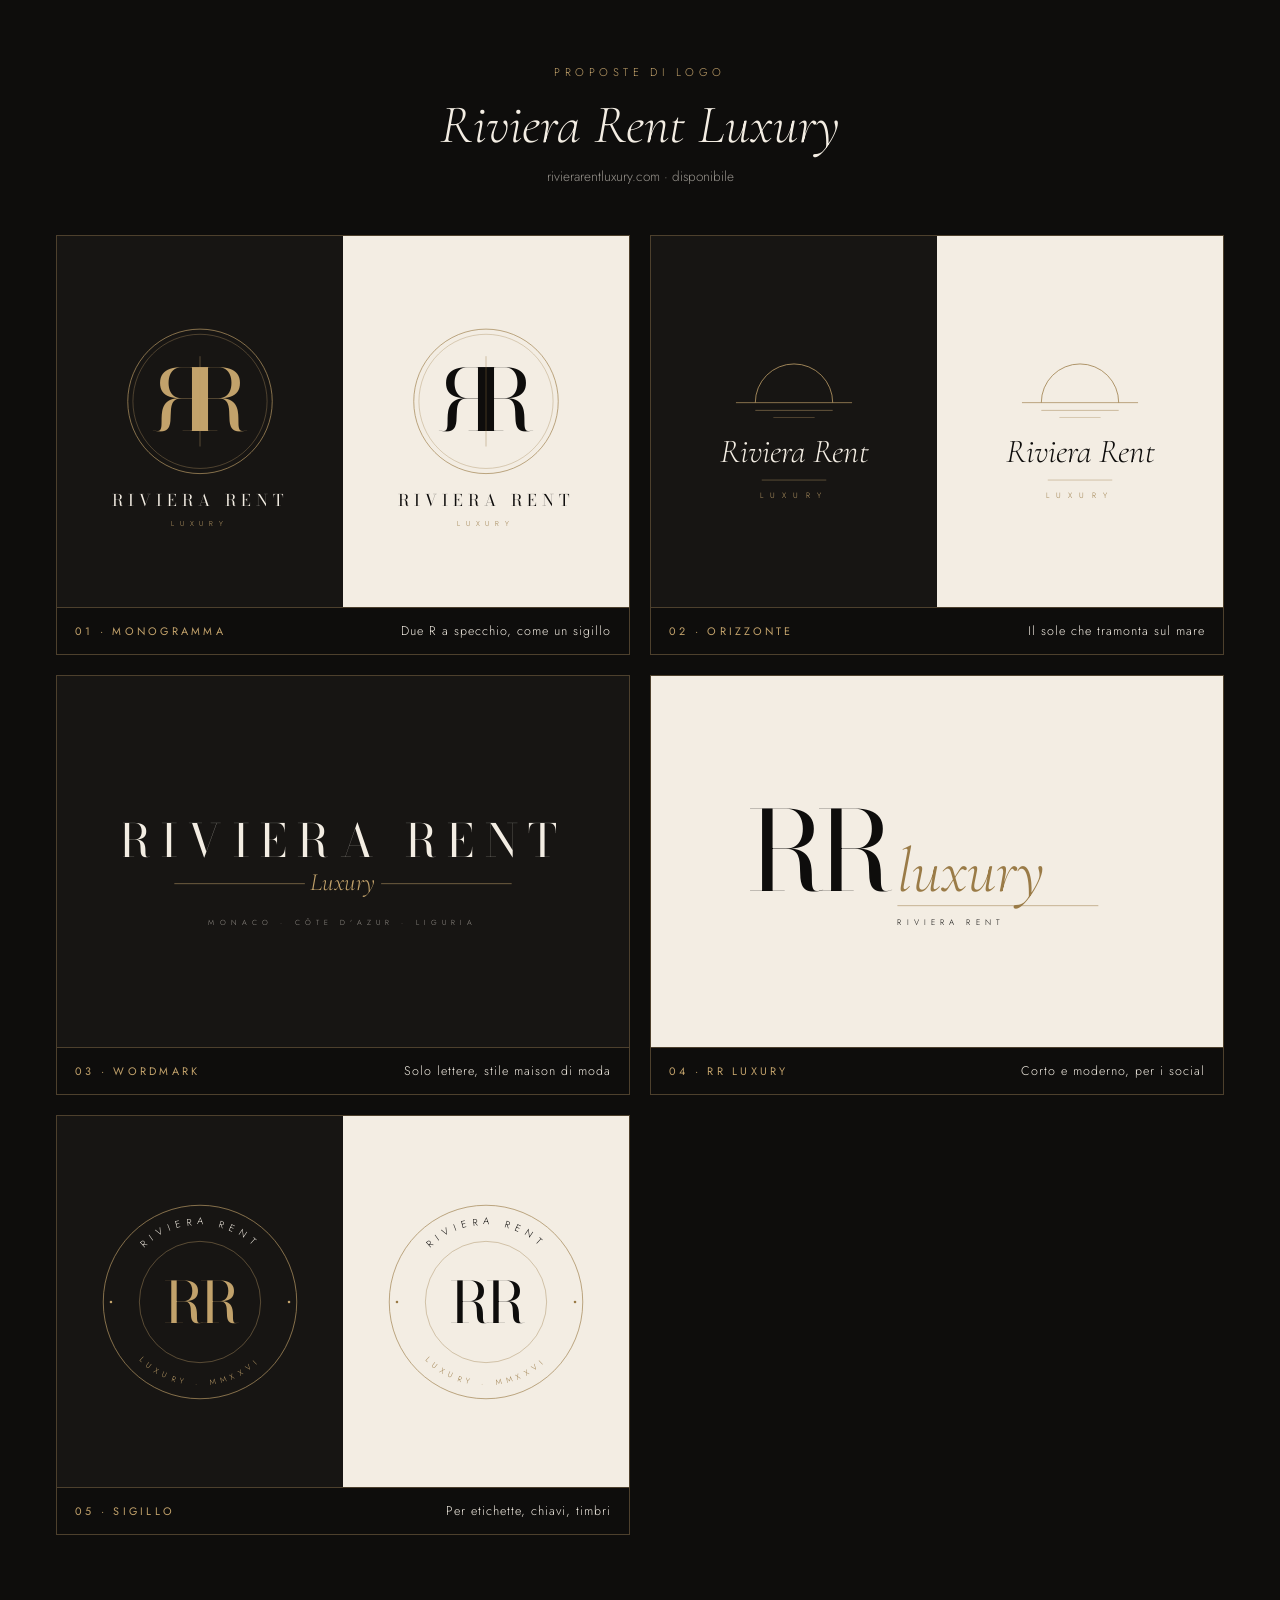
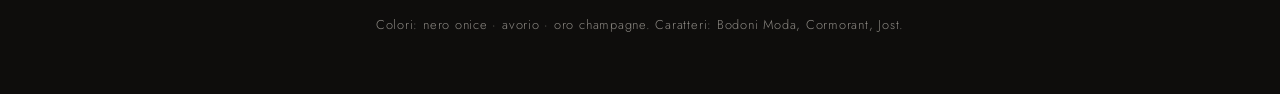
==== logo-luxury/index.html @ c8836b50 "Riviera Rent Luxury: five new logo proposals Co-Authored-By: Claude Opus 5.5 <noreply@anthropic.com>" ====
<!doctype html>
<html lang="it">
<head>
<meta charset="utf-8">
<meta name="viewport" content="width=device-width, initial-scale=1">
<title>Riviera Rent Luxury Logo</title>
<link rel="preconnect" href="https://fonts.googleapis.com">
<link rel="preconnect" href="https://fonts.gstatic.com" crossorigin>
<link href="https://fonts.googleapis.com/css2?family=Bodoni+Moda:ital,opsz,wght@0,6..96,400;0,6..96,500;1,6..96,400&family=Cormorant+Garamond:ital,wght@0,300;1,300;1,400&family=Jost:wght@300;400&display=swap" rel="stylesheet">
<style>
  :root { --ink: #0e0d0c; --onyx: #171513; --ivory: #f3ede3; --gold: #c2a26b; --gold-d: #9a7b47; --line: rgba(194,162,107,.35); color-scheme: light; }
  * { box-sizing: border-box; }
  body { margin: 0; background: var(--ink); color: var(--ivory); font-family: "Jost", system-ui, sans-serif; font-weight: 300; overflow-x: clip; }
  header { text-align: center; padding: 64px 16px 24px; }
  header p { margin: 0; letter-spacing: .4em; font-size: .7rem; text-transform: uppercase; color: var(--gold); }
  header h1 { font-family: "Cormorant Garamond", serif; font-weight: 300; font-style: italic; font-size: clamp(2rem, 6vw, 3.4rem); margin: 12px 0 6px; }
  header small { color: rgba(243,237,227,.6); font-size: .85rem; }
  .grid { max-width: 1200px; margin: 0 auto; padding: 24px 16px 80px; display: grid; grid-template-columns: repeat(auto-fit, minmax(min(520px, 100%), 1fr)); gap: 20px; }
  .card { border: 1px solid var(--line); display: grid; grid-template-rows: 1fr auto; min-height: 420px; }
  .stage { display: grid; place-items: center; padding: 48px 20px; }
  .stage.light { background: var(--ivory); color: var(--ink); }
  .stage.dark { background: var(--onyx); }
  .meta { display: flex; justify-content: space-between; gap: 12px; align-items: baseline; padding: 14px 18px; border-top: 1px solid var(--line); font-size: .78rem; letter-spacing: .08em; }
  .meta b { font-weight: 400; color: var(--gold); letter-spacing: .3em; text-transform: uppercase; font-size: .68rem; }
  svg { width: 100%; max-width: 440px; height: auto; display: block; }
  .t-bodoni { font-family: "Bodoni Moda", serif; }
  .t-corm { font-family: "Cormorant Garamond", serif; }
  .t-jost { font-family: "Jost", sans-serif; }
  .pair { display: grid; grid-template-columns: 1fr 1fr; }
  .pair .stage { padding: 36px 14px; }
  footer { text-align: center; padding: 0 16px 60px; color: rgba(243,237,227,.55); font-size: .8rem; letter-spacing: .06em; }
</style>
</head>
<body>
<header>
  <p>Proposte di logo</p>
  <h1>Riviera Rent Luxury</h1>
  <small>rivierarentluxury.com · disponibile</small>
</header>

<div class="grid">

  <!-- 01 Monogramma RR -->
  <section class="card">
    <div class="pair">
      <div class="stage dark">
        <svg viewBox="0 0 400 400" aria-label="Monogramma RR">
          <circle cx="200" cy="168" r="112" fill="none" stroke="#c2a26b" stroke-width="1"/>
          <circle cx="200" cy="168" r="104" fill="none" stroke="#c2a26b" stroke-width=".5"/>
          <g class="t-bodoni" font-size="132" fill="#c2a26b" text-anchor="middle">
            <text x="-172" y="214" transform="scale(-1,1)">R</text>
            <text x="228" y="214">R</text>
          </g>
          <line x1="200" y1="98" x2="200" y2="238" stroke="#c2a26b" stroke-width=".6"/>
          <text x="200" y="330" text-anchor="middle" class="t-bodoni" font-size="25" letter-spacing="8" fill="#f3ede3">RIVIERA RENT</text>
          <text x="200" y="362" text-anchor="middle" class="t-jost" font-size="11" letter-spacing="9" fill="#c2a26b">LUXURY</text>
        </svg>
      </div>
      <div class="stage light">
        <svg viewBox="0 0 400 400" aria-hidden="true">
          <circle cx="200" cy="168" r="112" fill="none" stroke="#9a7b47" stroke-width="1"/>
          <circle cx="200" cy="168" r="104" fill="none" stroke="#9a7b47" stroke-width=".5"/>
          <g class="t-bodoni" font-size="132" fill="#0e0d0c" text-anchor="middle">
            <text x="-172" y="214" transform="scale(-1,1)">R</text>
            <text x="228" y="214">R</text>
          </g>
          <line x1="200" y1="98" x2="200" y2="238" stroke="#9a7b47" stroke-width=".6"/>
          <text x="200" y="330" text-anchor="middle" class="t-bodoni" font-size="25" letter-spacing="8" fill="#0e0d0c">RIVIERA RENT</text>
          <text x="200" y="362" text-anchor="middle" class="t-jost" font-size="11" letter-spacing="9" fill="#9a7b47">LUXURY</text>
        </svg>
      </div>
    </div>
    <div class="meta"><b>01 · Monogramma</b><span>Due R a specchio, come un sigillo</span></div>
  </section>

  <!-- 02 Orizzonte -->
  <section class="card">
    <div class="pair">
      <div class="stage dark">
        <svg viewBox="0 0 400 400" aria-label="Orizzonte">
          <path d="M140 170 A60 60 0 0 1 260 170" fill="none" stroke="#c2a26b" stroke-width="1.2"/>
          <g stroke="#c2a26b" stroke-width="1">
            <line x1="110" y1="170" x2="290" y2="170"/>
            <line x1="140" y1="182" x2="260" y2="182" stroke-width=".7"/>
            <line x1="168" y1="193" x2="232" y2="193" stroke-width=".5"/>
          </g>
          <text x="200" y="262" text-anchor="middle" class="t-corm" font-style="italic" font-size="52" fill="#f3ede3">Riviera Rent</text>
          <line x1="150" y1="290" x2="250" y2="290" stroke="#c2a26b" stroke-width=".6"/>
          <text x="200" y="318" text-anchor="middle" class="t-jost" font-size="12" letter-spacing="11" fill="#c2a26b">LUXURY</text>
        </svg>
      </div>
      <div class="stage light">
        <svg viewBox="0 0 400 400" aria-hidden="true">
          <path d="M140 170 A60 60 0 0 1 260 170" fill="none" stroke="#9a7b47" stroke-width="1.2"/>
          <g stroke="#9a7b47" stroke-width="1">
            <line x1="110" y1="170" x2="290" y2="170"/>
            <line x1="140" y1="182" x2="260" y2="182" stroke-width=".7"/>
            <line x1="168" y1="193" x2="232" y2="193" stroke-width=".5"/>
          </g>
          <text x="200" y="262" text-anchor="middle" class="t-corm" font-style="italic" font-size="52" fill="#0e0d0c">Riviera Rent</text>
          <line x1="150" y1="290" x2="250" y2="290" stroke="#9a7b47" stroke-width=".6"/>
          <text x="200" y="318" text-anchor="middle" class="t-jost" font-size="12" letter-spacing="11" fill="#9a7b47">LUXURY</text>
        </svg>
      </div>
    </div>
    <div class="meta"><b>02 · Orizzonte</b><span>Il sole che tramonta sul mare</span></div>
  </section>

  <!-- 03 Wordmark Bodoni -->
  <section class="card">
    <div class="stage dark" style="padding:70px 20px">
      <svg viewBox="0 0 600 220" aria-label="Wordmark">
        <text x="300" y="104" text-anchor="middle" class="t-bodoni" font-size="62" letter-spacing="14" fill="#f3ede3">RIVIERA RENT</text>
        <line x1="70" y1="140" x2="248" y2="140" stroke="#c2a26b" stroke-width=".7"/>
        <line x1="352" y1="140" x2="530" y2="140" stroke="#c2a26b" stroke-width=".7"/>
        <text x="300" y="148" text-anchor="middle" class="t-corm" font-style="italic" font-size="34" fill="#c2a26b">Luxury</text>
        <text x="300" y="196" text-anchor="middle" class="t-jost" font-size="10" letter-spacing="7" fill="rgba(243,237,227,.6)">MONACO · CÔTE D'AZUR · LIGURIA</text>
      </svg>
    </div>
    <div class="meta"><b>03 · Wordmark</b><span>Solo lettere, stile maison di moda</span></div>
  </section>

  <!-- 04 RR luxury -->
  <section class="card">
    <div class="stage light" style="padding:70px 20px">
      <svg viewBox="0 0 600 220" aria-label="RR luxury">
        <text x="232" y="150" text-anchor="end" class="t-bodoni" font-size="150" fill="#0e0d0c" letter-spacing="-10">RR</text>
        <text x="246" y="150" class="t-corm" font-style="italic" font-size="86" fill="#9a7b47">luxury</text>
        <line x1="246" y1="170" x2="520" y2="170" stroke="#9a7b47" stroke-width=".7"/>
        <text x="246" y="196" class="t-jost" font-size="11" letter-spacing="7" fill="#0e0d0c">RIVIERA RENT</text>
      </svg>
    </div>
    <div class="meta"><b>04 · RR luxury</b><span>Corto e moderno, per i social</span></div>
  </section>

  <!-- 05 Sigillo circolare -->
  <section class="card">
    <div class="pair">
      <div class="stage dark">
        <svg viewBox="0 0 400 400" aria-label="Sigillo">
          <defs><path id="arcTop" d="M80 200 A120 120 0 0 1 320 200"/><path id="arcBot" d="M70 200 A130 130 0 0 0 330 200"/></defs>
          <circle cx="200" cy="200" r="150" fill="none" stroke="#c2a26b" stroke-width="1"/>
          <circle cx="200" cy="200" r="94" fill="none" stroke="#c2a26b" stroke-width=".6"/>
          <text class="t-jost" font-size="15" letter-spacing="9" fill="#f3ede3"><textPath href="#arcTop" startOffset="50%" text-anchor="middle">RIVIERA RENT</textPath></text>
          <text class="t-jost" font-size="12" letter-spacing="8" fill="#c2a26b"><textPath href="#arcBot" startOffset="50%" text-anchor="middle">LUXURY · MMXXVI</textPath></text>
          <text x="200" y="232" text-anchor="middle" class="t-bodoni" font-size="88" fill="#c2a26b" letter-spacing="-6">RR</text>
          <circle cx="62" cy="200" r="2" fill="#c2a26b"/><circle cx="338" cy="200" r="2" fill="#c2a26b"/>
        </svg>
      </div>
      <div class="stage light">
        <svg viewBox="0 0 400 400" aria-hidden="true">
          <defs><path id="arcTop2" d="M80 200 A120 120 0 0 1 320 200"/><path id="arcBot2" d="M70 200 A130 130 0 0 0 330 200"/></defs>
          <circle cx="200" cy="200" r="150" fill="none" stroke="#9a7b47" stroke-width="1"/>
          <circle cx="200" cy="200" r="94" fill="none" stroke="#9a7b47" stroke-width=".6"/>
          <text class="t-jost" font-size="15" letter-spacing="9" fill="#0e0d0c"><textPath href="#arcTop2" startOffset="50%" text-anchor="middle">RIVIERA RENT</textPath></text>
          <text class="t-jost" font-size="12" letter-spacing="8" fill="#9a7b47"><textPath href="#arcBot2" startOffset="50%" text-anchor="middle">LUXURY · MMXXVI</textPath></text>
          <text x="200" y="232" text-anchor="middle" class="t-bodoni" font-size="88" fill="#0e0d0c" letter-spacing="-6">RR</text>
          <circle cx="62" cy="200" r="2" fill="#9a7b47"/><circle cx="338" cy="200" r="2" fill="#9a7b47"/>
        </svg>
      </div>
    </div>
    <div class="meta"><b>05 · Sigillo</b><span>Per etichette, chiavi, timbri</span></div>
  </section>

</div>
<footer>Colori: nero onice · avorio · oro champagne. Caratteri: Bodoni Moda, Cormorant, Jost.</footer>
</body>
</html>
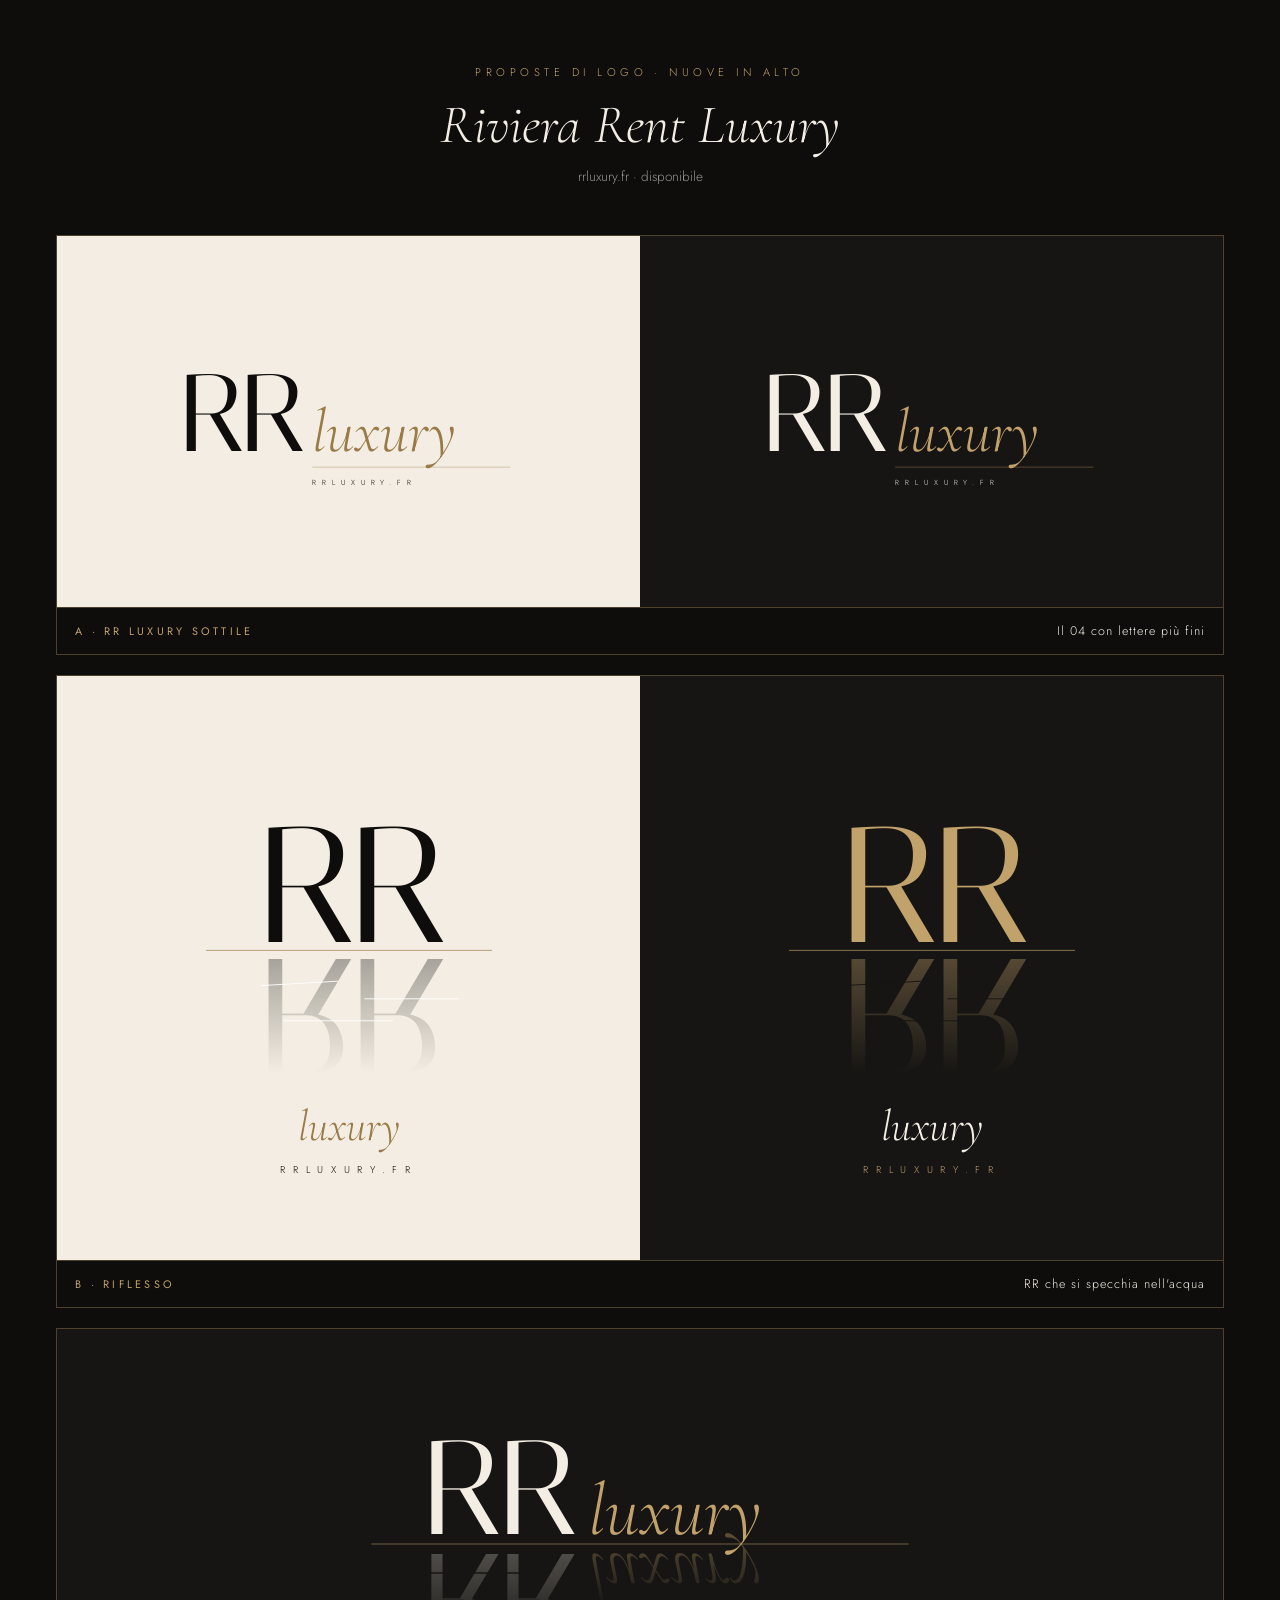
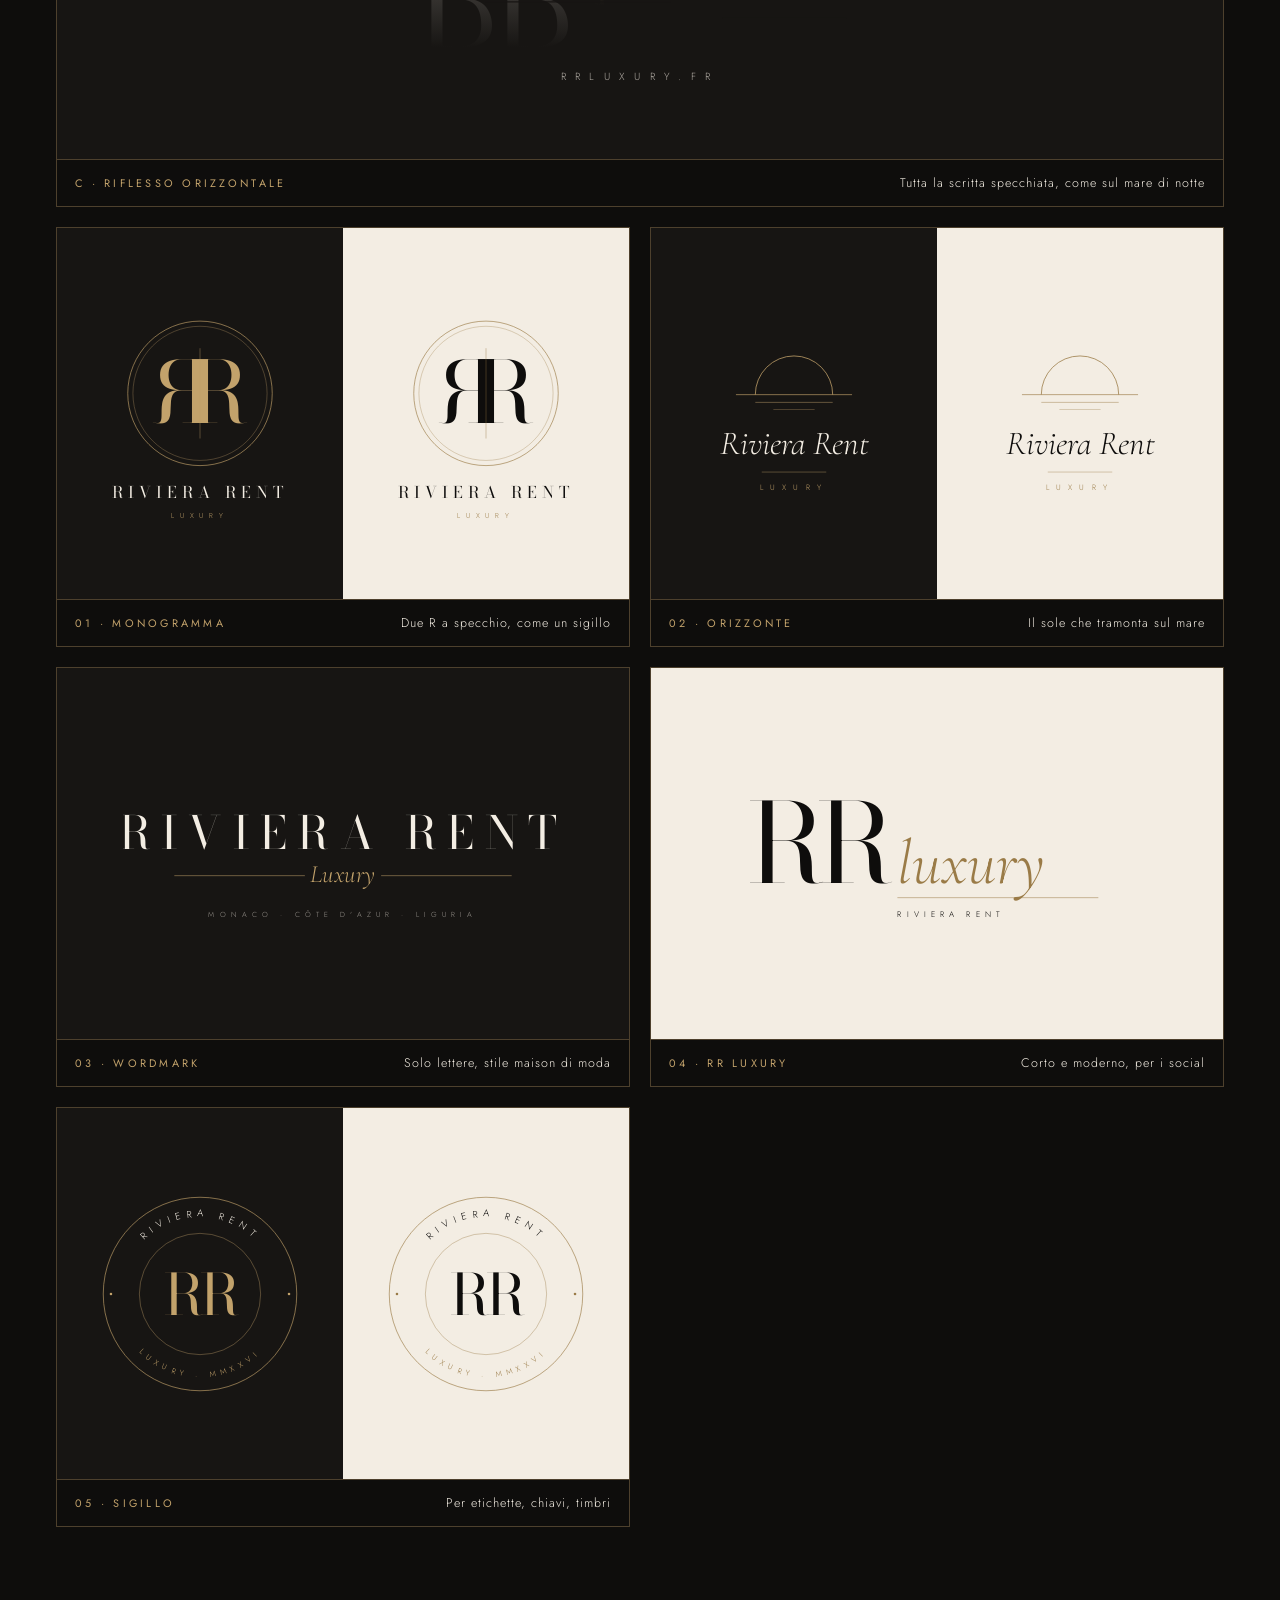
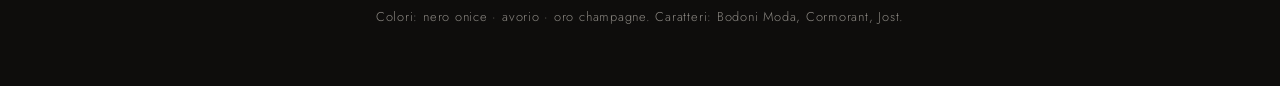
==== commit 0a4235ec: "Logo: thinner RR luxury and water-reflection versions for rrluxury.fr Co-Authored-By: Claude Opus 5." ====
--- a/logo-luxury/index.html
+++ b/logo-luxury/index.html
@@ -6,7 +6,7 @@
 <title>Riviera Rent Luxury Logo</title>
 <link rel="preconnect" href="https://fonts.googleapis.com">
 <link rel="preconnect" href="https://fonts.gstatic.com" crossorigin>
-<link href="https://fonts.googleapis.com/css2?family=Bodoni+Moda:ital,opsz,wght@0,6..96,400;0,6..96,500;1,6..96,400&family=Cormorant+Garamond:ital,wght@0,300;1,300;1,400&family=Jost:wght@300;400&display=swap" rel="stylesheet">
+<link href="https://fonts.googleapis.com/css2?family=Italiana&family=Bodoni+Moda:ital,opsz,wght@0,6..96,400;0,6..96,500;1,6..96,400&family=Cormorant+Garamond:ital,wght@0,300;1,300;1,400&family=Jost:wght@300;400&display=swap" rel="stylesheet">
 <style>
   :root { --ink: #0e0d0c; --onyx: #171513; --ivory: #f3ede3; --gold: #c2a26b; --gold-d: #9a7b47; --line: rgba(194,162,107,.35); color-scheme: light; }
   * { box-sizing: border-box; }
@@ -23,6 +23,7 @@
   .meta { display: flex; justify-content: space-between; gap: 12px; align-items: baseline; padding: 14px 18px; border-top: 1px solid var(--line); font-size: .78rem; letter-spacing: .08em; }
   .meta b { font-weight: 400; color: var(--gold); letter-spacing: .3em; text-transform: uppercase; font-size: .68rem; }
   svg { width: 100%; max-width: 440px; height: auto; display: block; }
+  .t-ital { font-family: "Italiana", serif; }
   .t-bodoni { font-family: "Bodoni Moda", serif; }
   .t-corm { font-family: "Cormorant Garamond", serif; }
   .t-jost { font-family: "Jost", sans-serif; }
@@ -33,12 +34,90 @@
 </head>
 <body>
 <header>
-  <p>Proposte di logo</p>
+  <p>Proposte di logo · nuove in alto</p>
   <h1>Riviera Rent Luxury</h1>
-  <small>rivierarentluxury.com · disponibile</small>
+  <small>rrluxury.fr · disponibile</small>
 </header>
 
 <div class="grid">
+
+  <!-- A · RR luxury sottile -->
+  <section class="card" style="grid-column:1/-1">
+    <div class="pair">
+      <div class="stage light" style="padding:70px 20px">
+        <svg viewBox="0 0 600 220" aria-label="RR luxury sottile">
+          <text x="236" y="150" text-anchor="end" class="t-ital" font-size="150" fill="#0e0d0c" letter-spacing="-6">RR</text>
+          <text x="250" y="150" class="t-corm" font-style="italic" font-weight="300" font-size="84" fill="#9a7b47">luxury</text>
+          <line x1="250" y1="172" x2="520" y2="172" stroke="#9a7b47" stroke-width=".5"/>
+          <text x="250" y="196" class="t-jost" font-size="10" letter-spacing="8" fill="#0e0d0c">RRLUXURY.FR</text>
+        </svg>
+      </div>
+      <div class="stage dark" style="padding:70px 20px">
+        <svg viewBox="0 0 600 220" aria-hidden="true">
+          <text x="236" y="150" text-anchor="end" class="t-ital" font-size="150" fill="#f3ede3" letter-spacing="-6">RR</text>
+          <text x="250" y="150" class="t-corm" font-style="italic" font-weight="300" font-size="84" fill="#c2a26b">luxury</text>
+          <line x1="250" y1="172" x2="520" y2="172" stroke="#c2a26b" stroke-width=".5"/>
+          <text x="250" y="196" class="t-jost" font-size="10" letter-spacing="8" fill="#f3ede3">RRLUXURY.FR</text>
+        </svg>
+      </div>
+    </div>
+    <div class="meta"><b>A · RR luxury sottile</b><span>Il 04 con lettere più fini</span></div>
+  </section>
+
+  <!-- B · Riflesso nell'acqua -->
+  <section class="card" style="grid-column:1/-1">
+    <div class="pair">
+      <div class="stage light" style="padding:50px 20px">
+        <svg viewBox="0 0 400 440" aria-label="RR riflesso">
+          <defs>
+            <linearGradient id="fadeL" x1="0" y1="0" x2="0" y2="1"><stop offset=".2" stop-color="#0e0d0c" stop-opacity="0"/><stop offset="1" stop-color="#0e0d0c" stop-opacity=".45"/></linearGradient>
+          </defs>
+          <text x="200" y="196" text-anchor="middle" class="t-ital" font-size="150" fill="#0e0d0c" letter-spacing="-6">RR</text>
+          <line x1="70" y1="204" x2="330" y2="204" stroke="#9a7b47" stroke-width=".6"/>
+          <text x="200" y="-212" text-anchor="middle" class="t-ital" font-size="150" fill="url(#fadeL)" letter-spacing="-6" transform="scale(1,-1)">RR</text>
+          <g stroke="#ffffff" stroke-width=".9" opacity=".9"><line x1="120" y1="236" x2="190" y2="232"/><line x1="214" y1="248" x2="300" y2="248"/><line x1="140" y1="268" x2="240" y2="268"/></g>
+          <text x="200" y="376" text-anchor="middle" class="t-corm" font-style="italic" font-weight="300" font-size="40" fill="#9a7b47">luxury</text>
+          <text x="200" y="406" text-anchor="middle" class="t-jost" font-size="9" letter-spacing="7" fill="#0e0d0c">RRLUXURY.FR</text>
+        </svg>
+      </div>
+      <div class="stage dark" style="padding:50px 20px">
+        <svg viewBox="0 0 400 440" aria-hidden="true">
+          <defs>
+            <linearGradient id="fadeD" x1="0" y1="0" x2="0" y2="1"><stop offset=".2" stop-color="#c2a26b" stop-opacity="0"/><stop offset="1" stop-color="#c2a26b" stop-opacity=".5"/></linearGradient>
+          </defs>
+          <text x="200" y="196" text-anchor="middle" class="t-ital" font-size="150" fill="#c2a26b" letter-spacing="-6">RR</text>
+          <line x1="70" y1="204" x2="330" y2="204" stroke="#c2a26b" stroke-width=".6"/>
+          <text x="200" y="-212" text-anchor="middle" class="t-ital" font-size="150" fill="url(#fadeD)" letter-spacing="-6" transform="scale(1,-1)">RR</text>
+          <g stroke="#171513" stroke-width=".9" opacity=".9"><line x1="120" y1="236" x2="190" y2="232"/><line x1="214" y1="248" x2="300" y2="248"/><line x1="140" y1="268" x2="240" y2="268"/></g>
+          <text x="200" y="376" text-anchor="middle" class="t-corm" font-style="italic" font-weight="300" font-size="40" fill="#f3ede3">luxury</text>
+          <text x="200" y="406" text-anchor="middle" class="t-jost" font-size="9" letter-spacing="7" fill="#c2a26b">RRLUXURY.FR</text>
+        </svg>
+      </div>
+    </div>
+    <div class="meta"><b>B · Riflesso</b><span>RR che si specchia nell'acqua</span></div>
+  </section>
+
+  <!-- C · Riflesso orizzontale -->
+  <section class="card" style="grid-column:1/-1">
+    <div class="stage dark" style="padding:60px 20px">
+      <svg viewBox="0 0 600 300" aria-label="RR luxury riflesso" style="max-width:620px">
+        <defs>
+          <linearGradient id="fadeC" x1="0" y1="0" x2="0" y2="1"><stop offset=".2" stop-color="#f3ede3" stop-opacity="0"/><stop offset="1" stop-color="#f3ede3" stop-opacity=".35"/></linearGradient>
+          <linearGradient id="fadeC2" x1="0" y1="0" x2="0" y2="1"><stop offset=".2" stop-color="#c2a26b" stop-opacity="0"/><stop offset="1" stop-color="#c2a26b" stop-opacity=".4"/></linearGradient>
+        </defs>
+        <text x="236" y="140" text-anchor="end" class="t-ital" font-size="130" fill="#f3ede3" letter-spacing="-5">RR</text>
+        <text x="250" y="140" class="t-corm" font-style="italic" font-weight="300" font-size="72" fill="#c2a26b">luxury</text>
+        <line x1="40" y1="150" x2="560" y2="150" stroke="#c2a26b" stroke-width=".5"/>
+        <g transform="scale(1,-1)">
+          <text x="236" y="-160" text-anchor="end" class="t-ital" font-size="130" fill="url(#fadeC)" letter-spacing="-5">RR</text>
+          <text x="250" y="-160" class="t-corm" font-style="italic" font-weight="300" font-size="72" fill="url(#fadeC2)">luxury</text>
+        </g>
+        <g stroke="#171513" stroke-width="1.4"><line x1="90" y1="178" x2="200" y2="178"/><line x1="280" y1="190" x2="430" y2="190"/><line x1="150" y1="206" x2="330" y2="206"/><line x1="380" y1="222" x2="500" y2="222"/></g>
+        <text x="300" y="282" text-anchor="middle" class="t-jost" font-size="10" letter-spacing="9" fill="rgba(243,237,227,.7)">RRLUXURY.FR</text>
+      </svg>
+    </div>
+    <div class="meta"><b>C · Riflesso orizzontale</b><span>Tutta la scritta specchiata, come sul mare di notte</span></div>
+  </section>
 
   <!-- 01 Monogramma RR -->
   <section class="card">
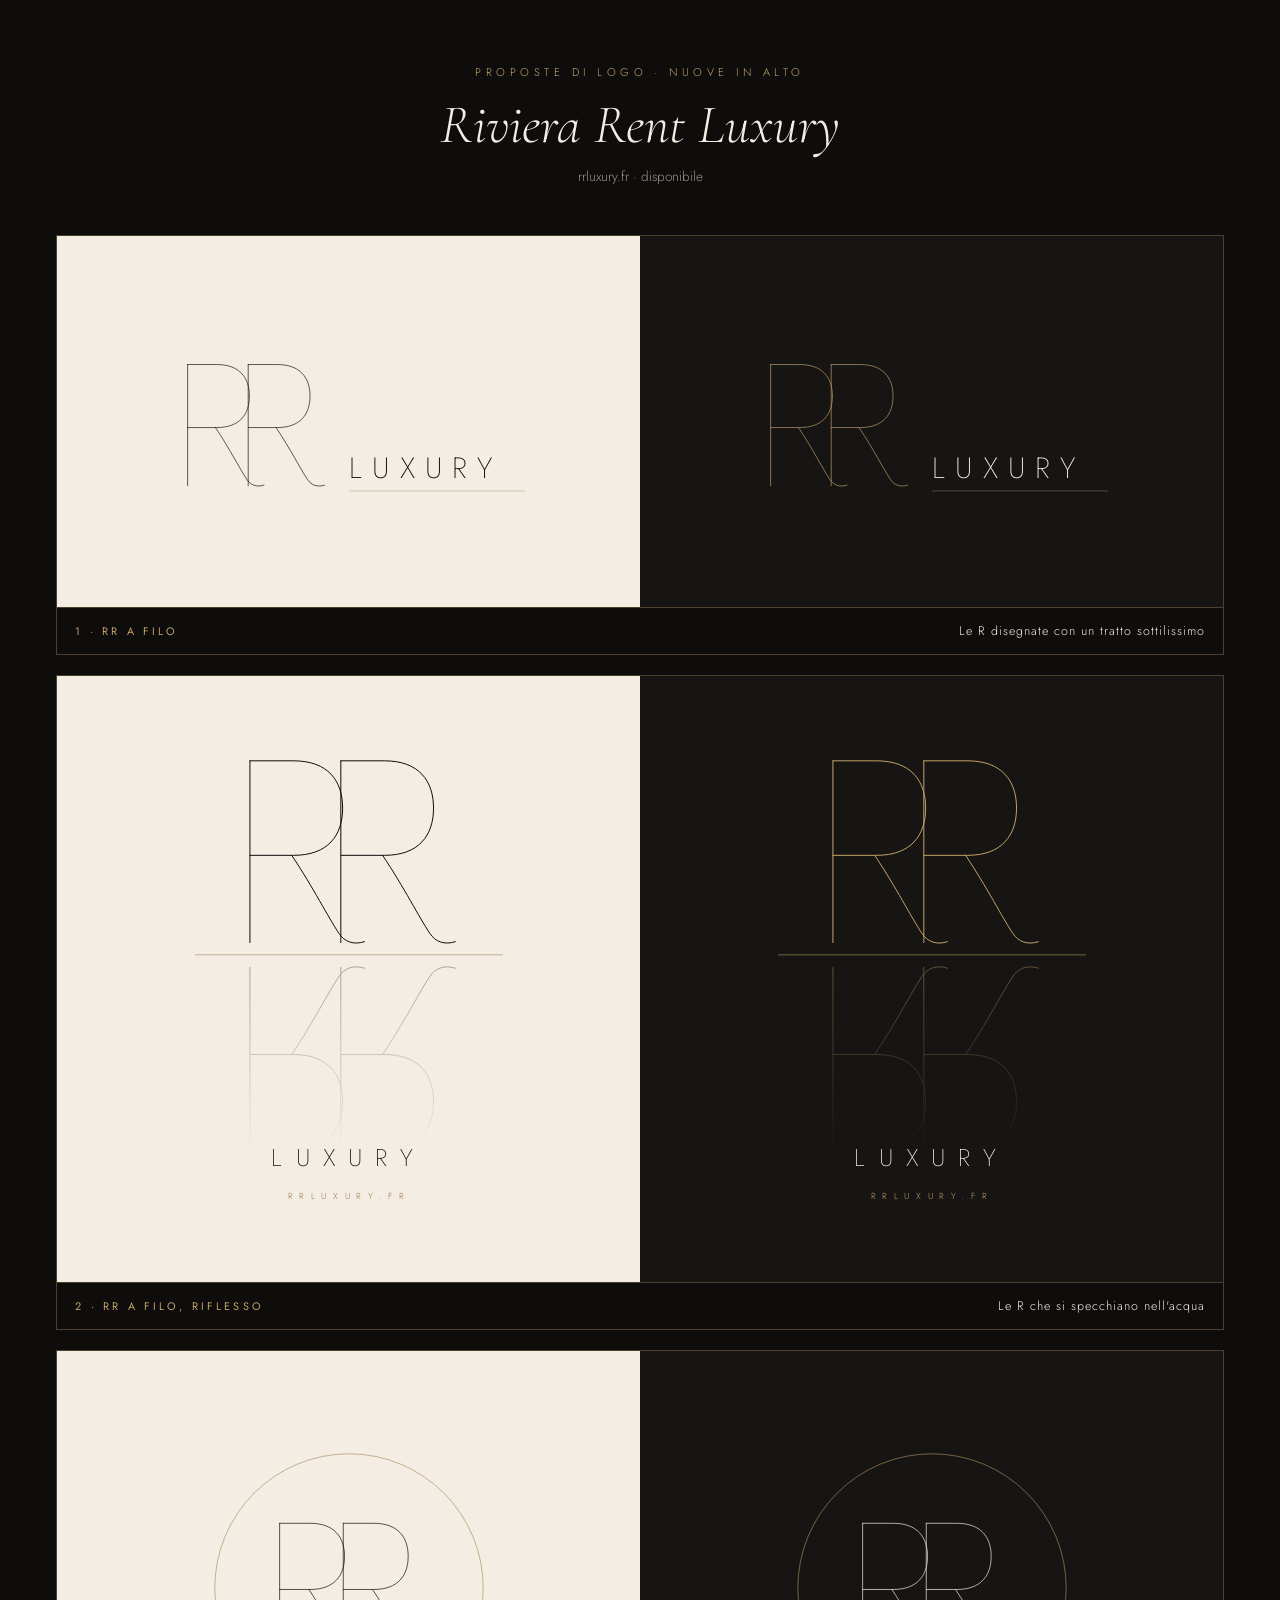
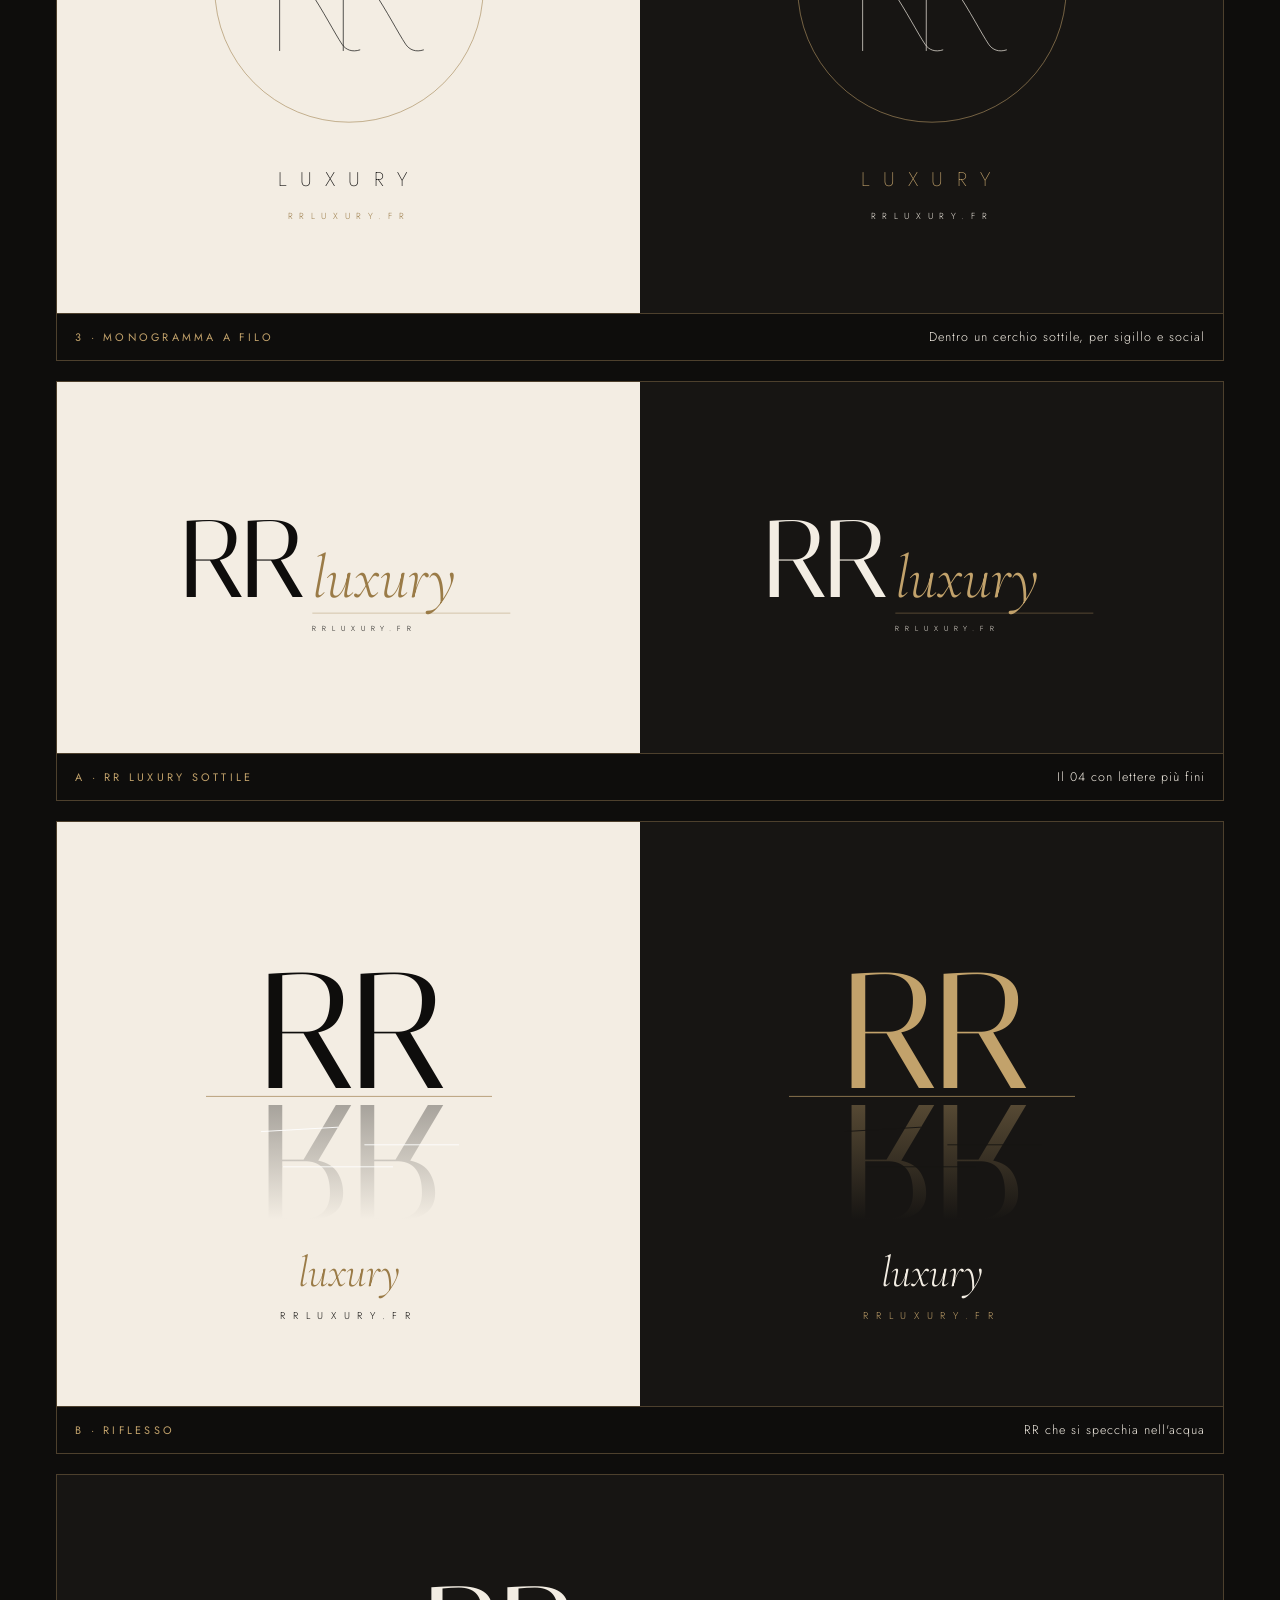
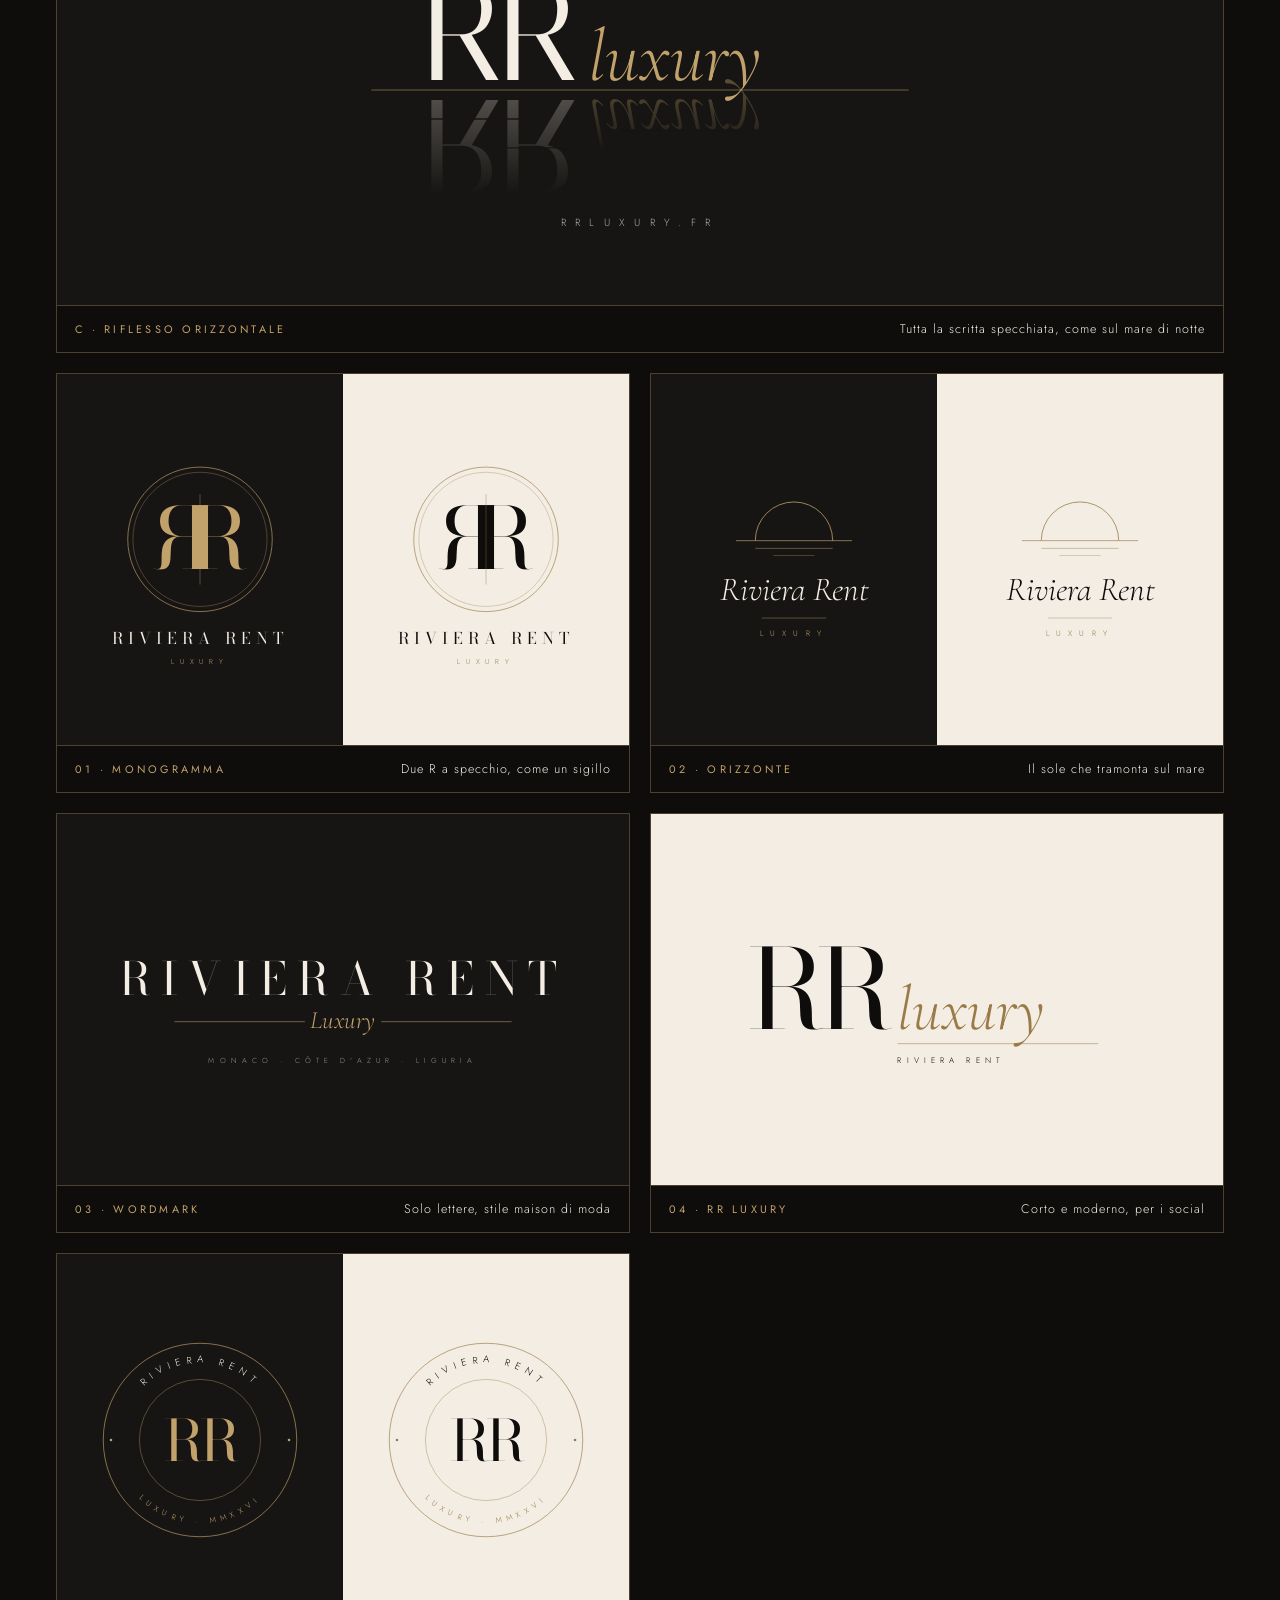
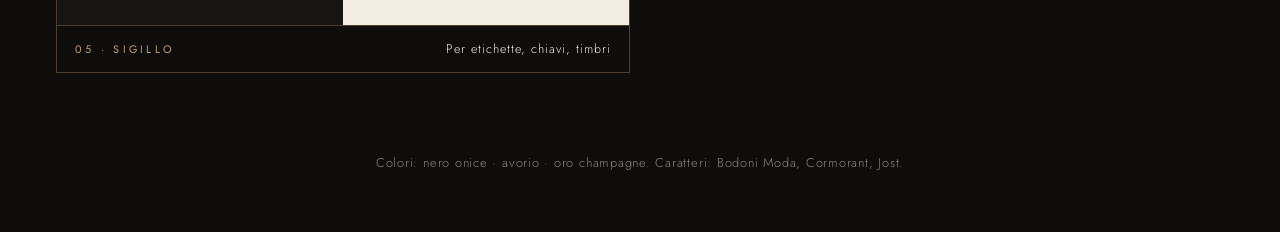
==== commit a39c381a: "Logo: hand-drawn hairline RR, reflection and monogram Co-Authored-By: Claude Opus 5.5 <noreply@anthr" ====
--- a/logo-luxury/index.html
+++ b/logo-luxury/index.html
@@ -6,7 +6,7 @@
 <title>Riviera Rent Luxury Logo</title>
 <link rel="preconnect" href="https://fonts.googleapis.com">
 <link rel="preconnect" href="https://fonts.gstatic.com" crossorigin>
-<link href="https://fonts.googleapis.com/css2?family=Italiana&family=Bodoni+Moda:ital,opsz,wght@0,6..96,400;0,6..96,500;1,6..96,400&family=Cormorant+Garamond:ital,wght@0,300;1,300;1,400&family=Jost:wght@300;400&display=swap" rel="stylesheet">
+<link href="https://fonts.googleapis.com/css2?family=Italiana&family=Bodoni+Moda:ital,opsz,wght@0,6..96,400;0,6..96,500;1,6..96,400&family=Cormorant+Garamond:ital,wght@0,300;1,300;1,400&family=Jost:wght@200;300;400&display=swap" rel="stylesheet">
 <style>
   :root { --ink: #0e0d0c; --onyx: #171513; --ivory: #f3ede3; --gold: #c2a26b; --gold-d: #9a7b47; --line: rgba(194,162,107,.35); color-scheme: light; }
   * { box-sizing: border-box; }
@@ -33,6 +33,10 @@
 </style>
 </head>
 <body>
+<svg width="0" height="0" style="position:absolute" aria-hidden="true"><defs>
+  <symbol id="hairR" viewBox="-2 -2 142 206" overflow="visible"><path d="M10 0 V200 M10 0 H58 C96 0 112 22 112 52 C112 82 96 104 58 104 H10 M56 104 C80 140 96 172 108 190 C114 199 124 203 136 199" fill="none" stroke="currentColor" stroke-width="1.1" stroke-linecap="round" stroke-linejoin="round"/></symbol>
+  <symbol id="hairRR" viewBox="-2 -2 242 206" overflow="visible"><path d="M10 0 V200 M10 0 H58 C96 0 112 22 112 52 C112 82 96 104 58 104 H10 M56 104 C80 140 96 172 108 190 C114 199 124 203 136 199" fill="none" stroke="currentColor" stroke-width="1.1" stroke-linecap="round" stroke-linejoin="round"/><path d="M10 0 V200 M10 0 H58 C96 0 112 22 112 52 C112 82 96 104 58 104 H10 M56 104 C80 140 96 172 108 190 C114 199 124 203 136 199" transform="translate(100 0)" fill="none" stroke="currentColor" stroke-width="1.1" stroke-linecap="round" stroke-linejoin="round"/></symbol>
+</defs></svg>
 <header>
   <p>Proposte di logo · nuove in alto</p>
   <h1>Riviera Rent Luxury</h1>
@@ -40,6 +44,79 @@
 </header>
 
 <div class="grid">
+
+  <!-- H1 · RR filo -->
+  <section class="card" style="grid-column:1/-1">
+    <div class="pair">
+      <div class="stage light" style="padding:70px 20px">
+        <svg viewBox="0 0 600 240" aria-label="RR luxury filo">
+          <use href="#hairRR" x="70" y="40" width="200" height="170.2" style="color:#0e0d0c" opacity="1"/>
+          <text x="300" y="196" class="t-jost" font-weight="200" font-size="40" letter-spacing="14" fill="#0e0d0c">LUXURY</text>
+          <line x1="300" y1="214" x2="540" y2="214" stroke="#9a7b47" stroke-width=".5"/>
+        </svg>
+      </div>
+      <div class="stage dark" style="padding:70px 20px">
+        <svg viewBox="0 0 600 240" aria-hidden="true">
+          <use href="#hairRR" x="70" y="40" width="200" height="170.2" style="color:#c2a26b" opacity="1"/>
+          <text x="300" y="196" class="t-jost" font-weight="200" font-size="40" letter-spacing="14" fill="#f3ede3">LUXURY</text>
+          <line x1="300" y1="214" x2="540" y2="214" stroke="#c2a26b" stroke-width=".5"/>
+        </svg>
+      </div>
+    </div>
+    <div class="meta"><b>1 · RR a filo</b><span>Le R disegnate con un tratto sottilissimo</span></div>
+  </section>
+
+  <!-- H2 · RR filo riflesso -->
+  <section class="card" style="grid-column:1/-1">
+    <div class="pair">
+      <div class="stage light" style="padding:50px 20px">
+        <svg viewBox="0 0 400 460" aria-label="RR riflesso filo">
+          <defs><linearGradient id="hfL" x1="0" y1="0" x2="0" y2="1"><stop offset="0" stop-color="#f3ede3" stop-opacity="0"/><stop offset="1" stop-color="#f3ede3" stop-opacity="1"/></linearGradient></defs>
+          <use href="#hairRR" x="100" y="30" width="200" height="170.2" style="color:#0e0d0c" opacity="1"/>
+          <line x1="60" y1="208" x2="340" y2="208" stroke="#9a7b47" stroke-width=".5"/>
+          <use href="#hairRR" x="100" y="216" width="200" height="170.2" style="color:#0e0d0c" opacity="0.35" transform="translate(0 602.2479338842975) scale(1 -1)"/>
+          <rect x="0" y="210" width="400" height="180" fill="url(#hfL)"/>
+          <text x="200" y="400" text-anchor="middle" class="t-jost" font-weight="200" font-size="22" letter-spacing="12" fill="#0e0d0c">LUXURY</text>
+          <text x="200" y="430" text-anchor="middle" class="t-jost" font-weight="300" font-size="8" letter-spacing="6" fill="#9a7b47">RRLUXURY.FR</text>
+        </svg>
+      </div>
+      <div class="stage dark" style="padding:50px 20px">
+        <svg viewBox="0 0 400 460" aria-hidden="true">
+          <defs><linearGradient id="hfD" x1="0" y1="0" x2="0" y2="1"><stop offset="0" stop-color="#171513" stop-opacity="0"/><stop offset="1" stop-color="#171513" stop-opacity="1"/></linearGradient></defs>
+          <use href="#hairRR" x="100" y="30" width="200" height="170.2" style="color:#c2a26b" opacity="1"/>
+          <line x1="60" y1="208" x2="340" y2="208" stroke="#c2a26b" stroke-width=".5"/>
+          <use href="#hairRR" x="100" y="216" width="200" height="170.2" style="color:#c2a26b" opacity="0.45" transform="translate(0 602.2479338842975) scale(1 -1)"/>
+          <rect x="0" y="210" width="400" height="180" fill="url(#hfD)"/>
+          <text x="200" y="400" text-anchor="middle" class="t-jost" font-weight="200" font-size="22" letter-spacing="12" fill="#f3ede3">LUXURY</text>
+          <text x="200" y="430" text-anchor="middle" class="t-jost" font-weight="300" font-size="8" letter-spacing="6" fill="#c2a26b">RRLUXURY.FR</text>
+        </svg>
+      </div>
+    </div>
+    <div class="meta"><b>2 · RR a filo, riflesso</b><span>Le R che si specchiano nell'acqua</span></div>
+  </section>
+
+  <!-- H3 · Monogramma filo -->
+  <section class="card" style="grid-column:1/-1">
+    <div class="pair">
+      <div class="stage light" style="padding:50px 20px">
+        <svg viewBox="0 0 400 420" aria-label="Monogramma filo">
+          <circle cx="200" cy="170" r="122" fill="none" stroke="#9a7b47" stroke-width=".5"/>
+          <use href="#hairRR" x="130" y="110" width="140" height="119.2" style="color:#0e0d0c" opacity="1"/>
+          <text x="200" y="350" text-anchor="middle" class="t-jost" font-weight="200" font-size="18" letter-spacing="12" fill="#0e0d0c">LUXURY</text>
+          <text x="200" y="380" text-anchor="middle" class="t-jost" font-weight="300" font-size="8" letter-spacing="6" fill="#9a7b47">RRLUXURY.FR</text>
+        </svg>
+      </div>
+      <div class="stage dark" style="padding:50px 20px">
+        <svg viewBox="0 0 400 420" aria-hidden="true">
+          <circle cx="200" cy="170" r="122" fill="none" stroke="#c2a26b" stroke-width=".5"/>
+          <use href="#hairRR" x="130" y="110" width="140" height="119.2" style="color:#f3ede3" opacity="1"/>
+          <text x="200" y="350" text-anchor="middle" class="t-jost" font-weight="200" font-size="18" letter-spacing="12" fill="#c2a26b">LUXURY</text>
+          <text x="200" y="380" text-anchor="middle" class="t-jost" font-weight="300" font-size="8" letter-spacing="6" fill="#f3ede3">RRLUXURY.FR</text>
+        </svg>
+      </div>
+    </div>
+    <div class="meta"><b>3 · Monogramma a filo</b><span>Dentro un cerchio sottile, per sigillo e social</span></div>
+  </section>
 
   <!-- A · RR luxury sottile -->
   <section class="card" style="grid-column:1/-1">
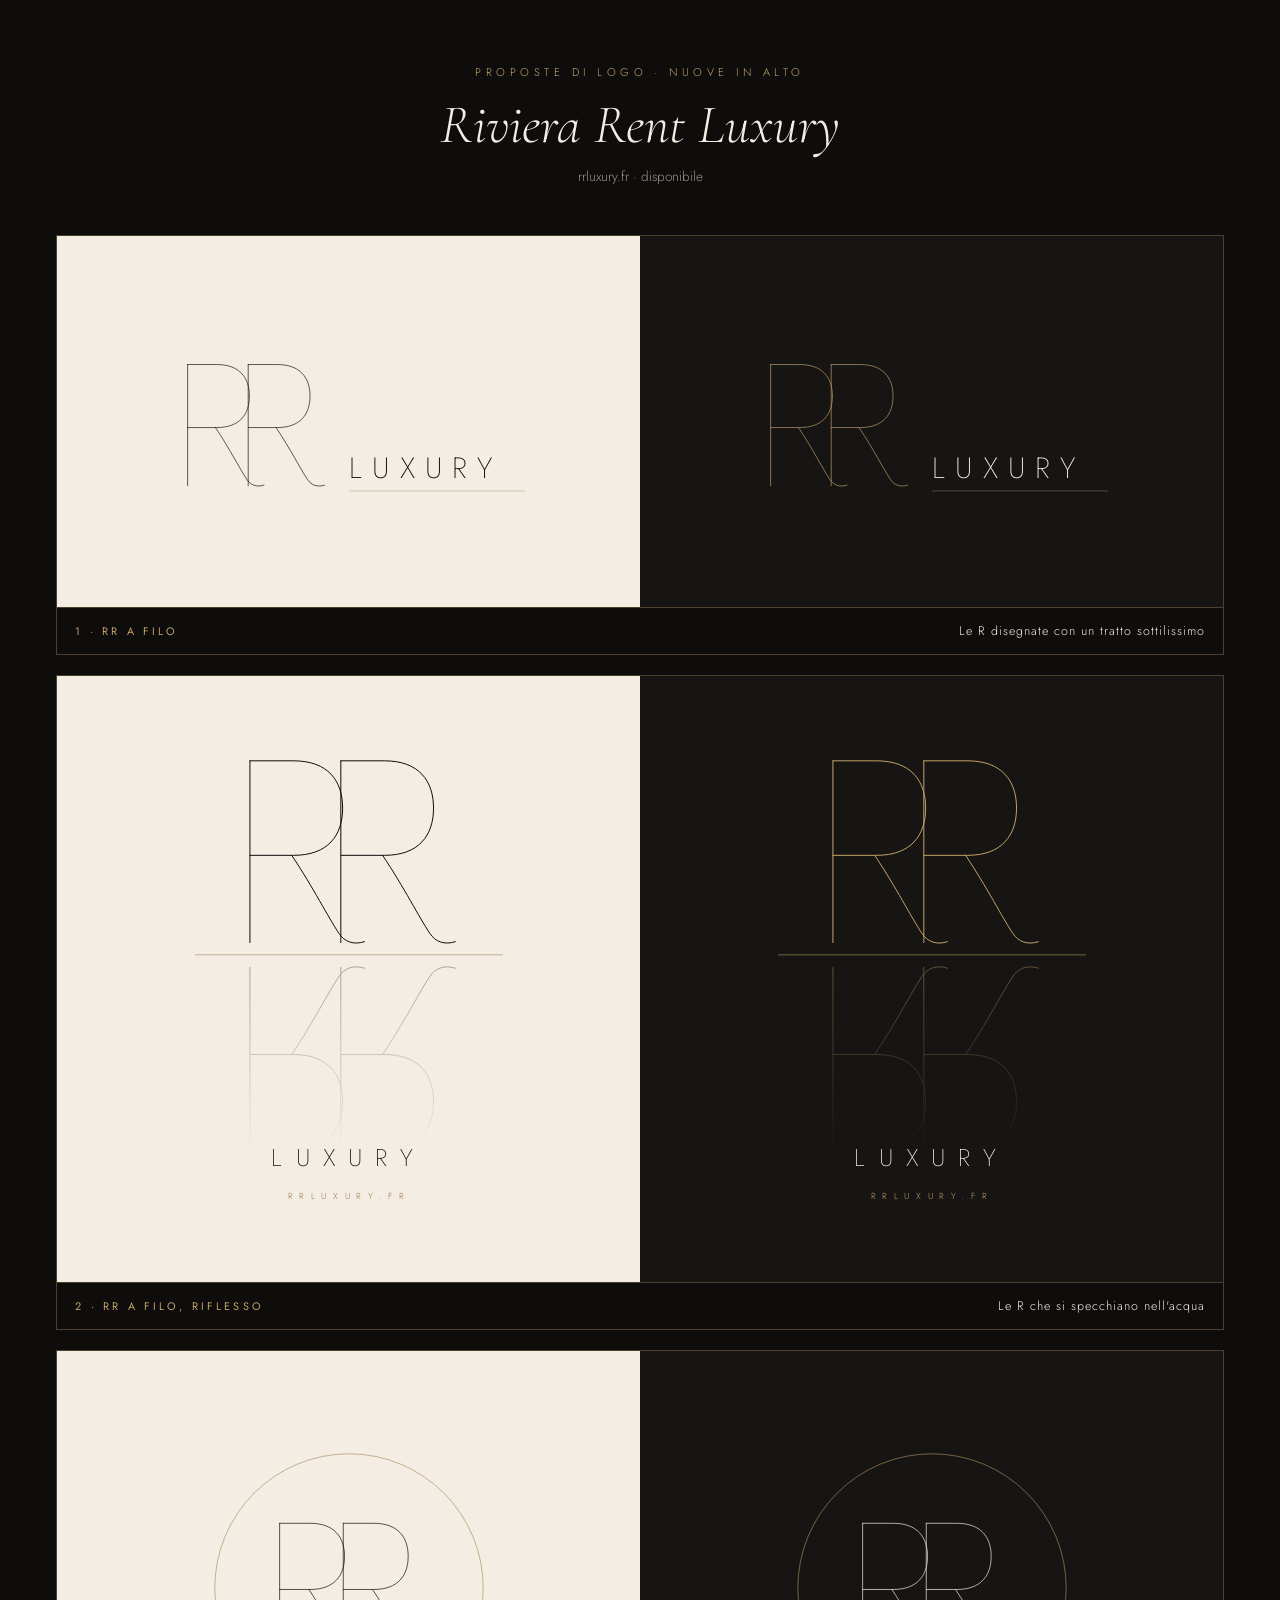
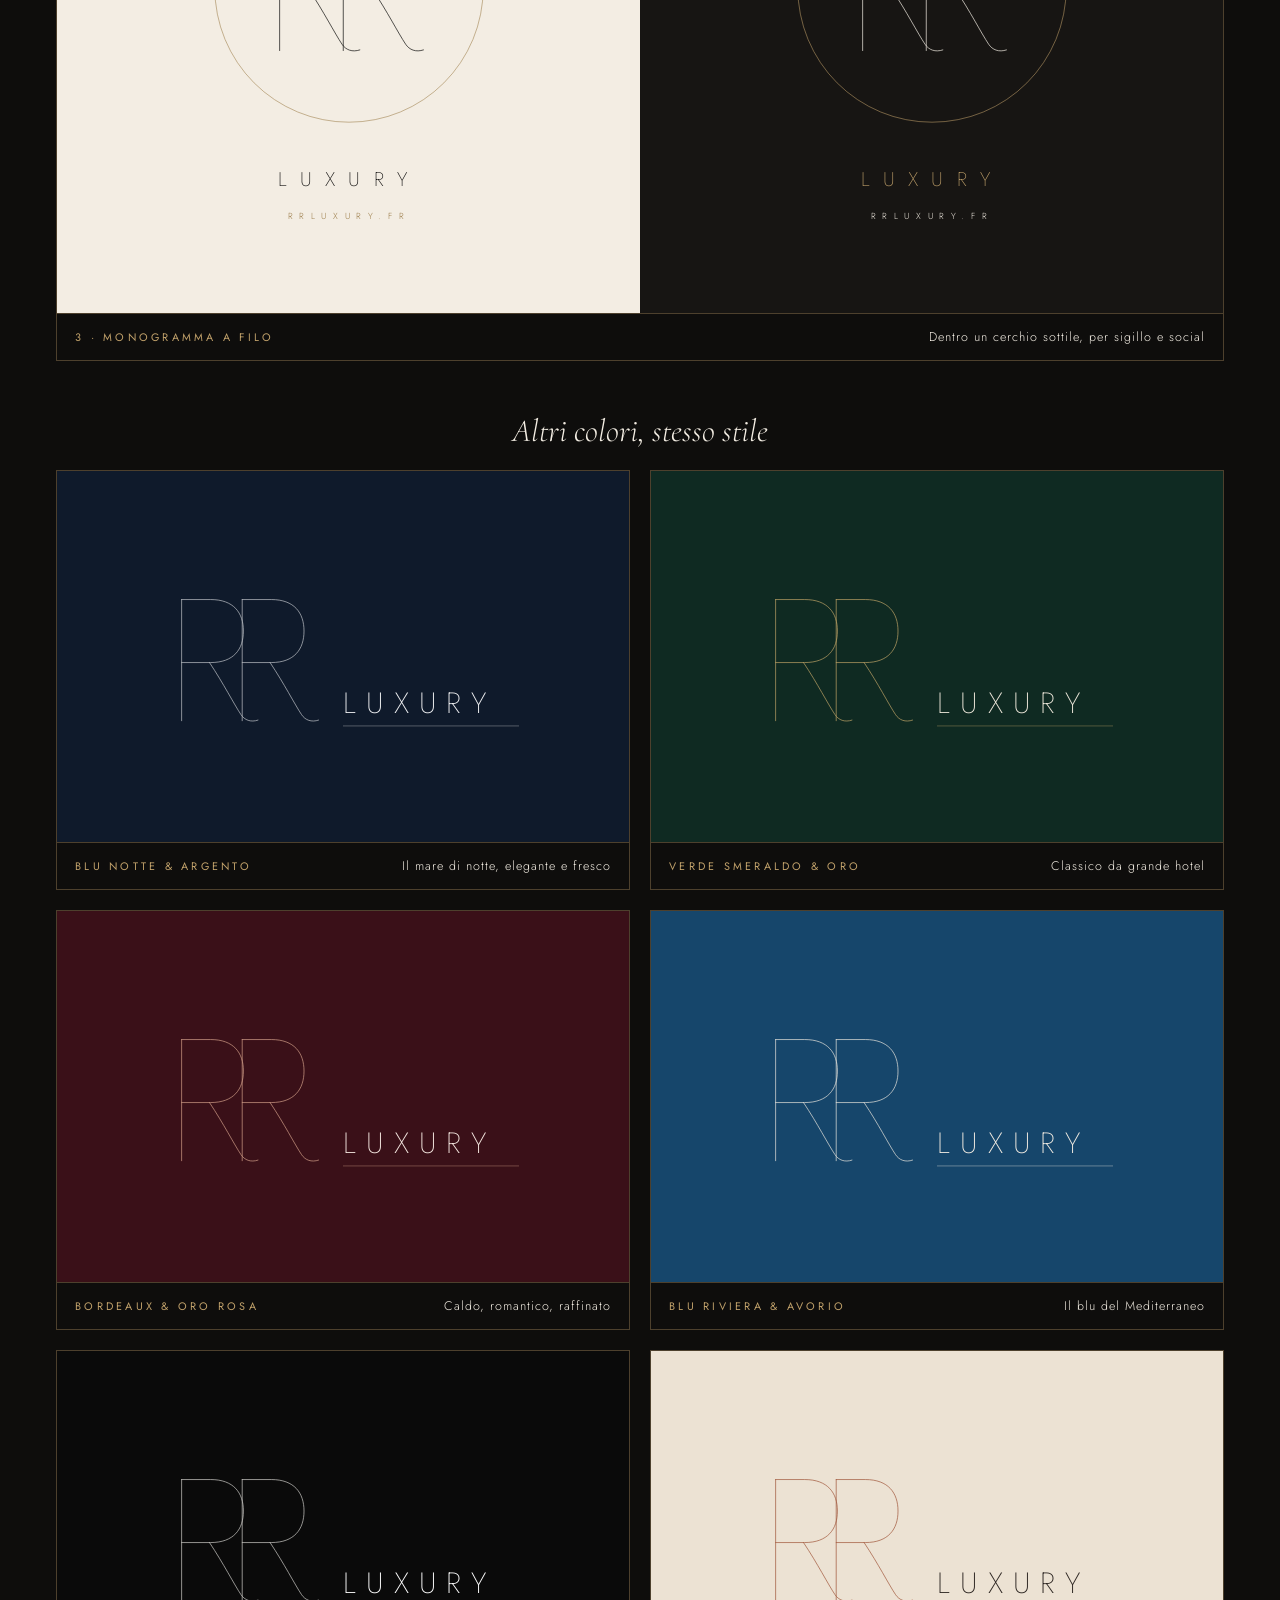
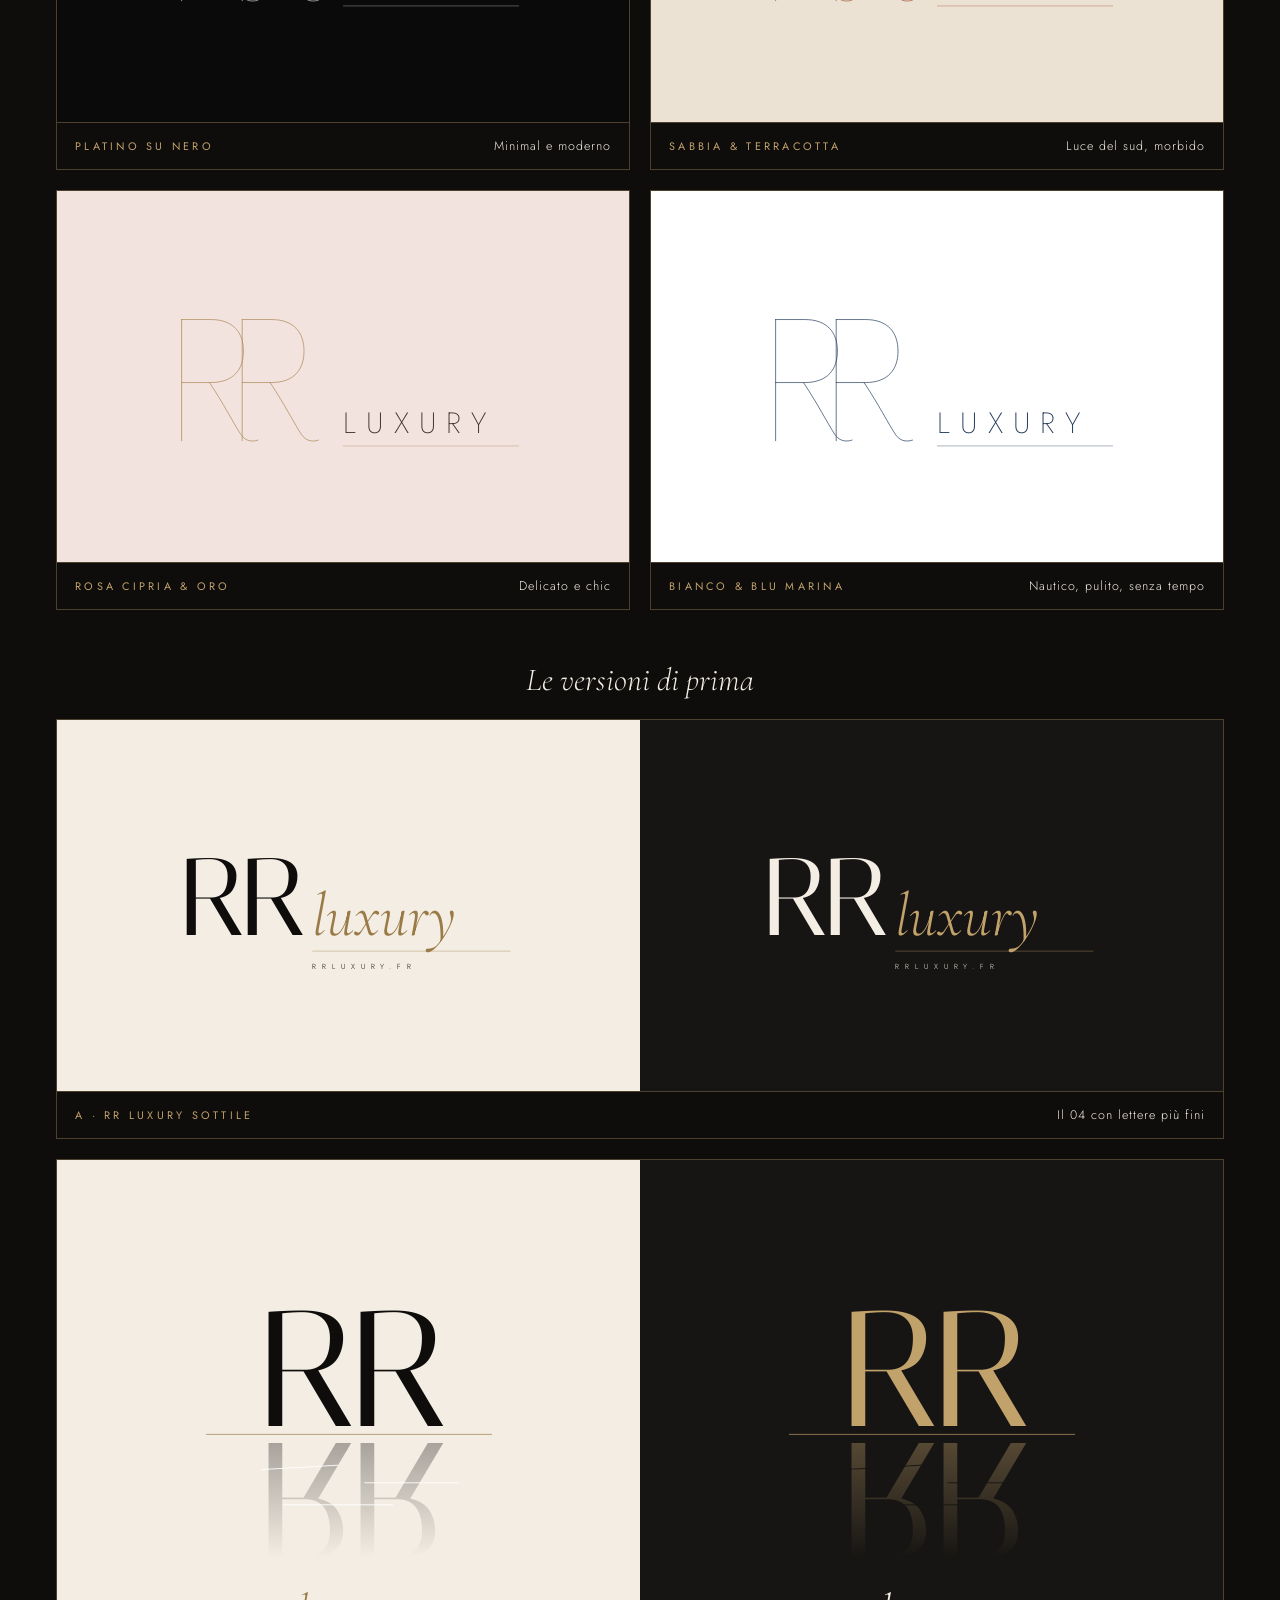
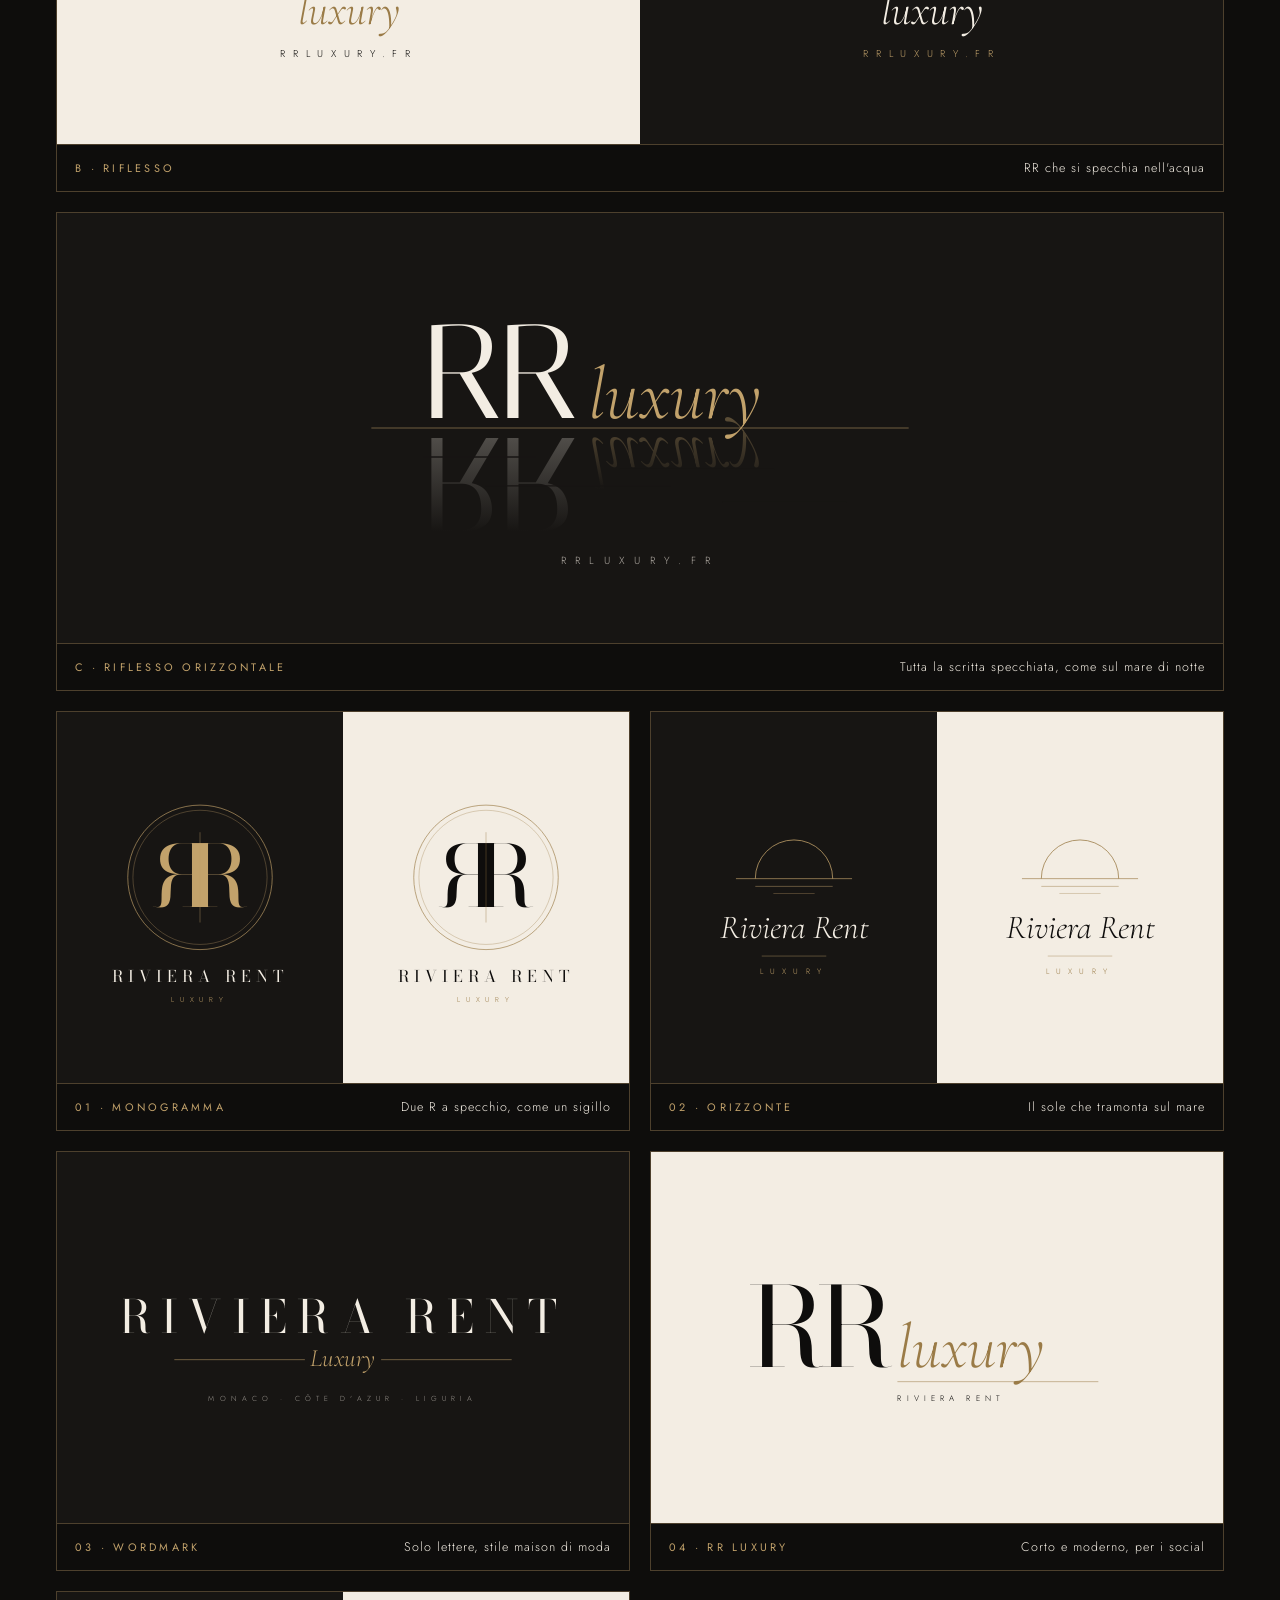
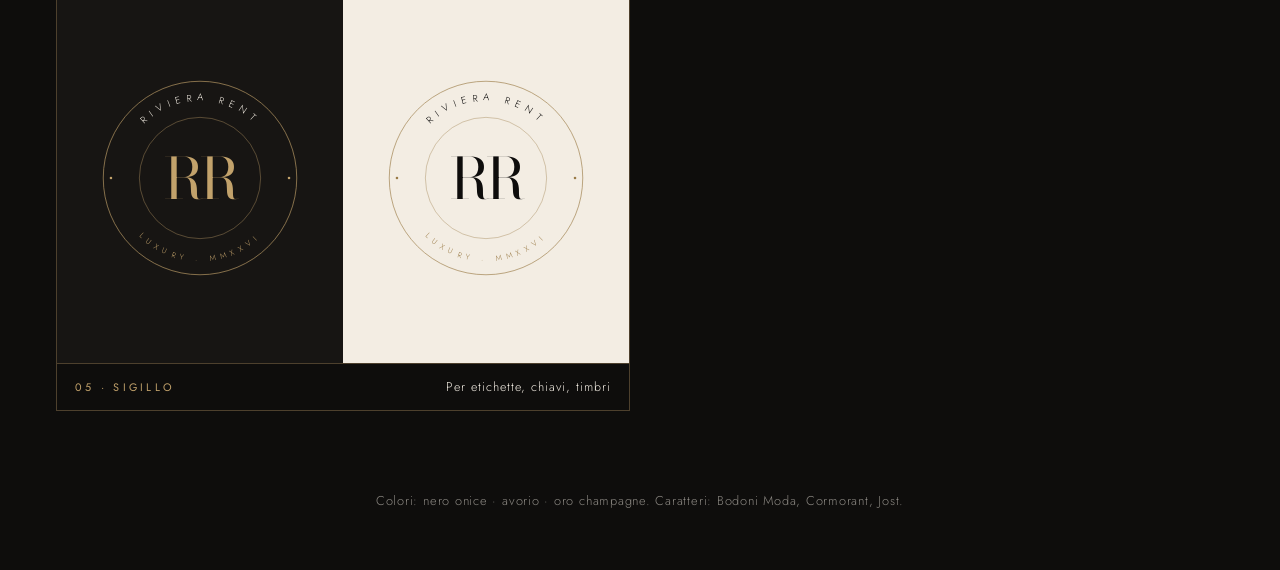
==== commit c1b687a1: "Logo: same hairline RR in eight colour palettes Co-Authored-By: Claude Opus 5.5 <noreply@anthropic.c" ====
--- a/logo-luxury/index.html
+++ b/logo-luxury/index.html
@@ -118,6 +118,89 @@
     <div class="meta"><b>3 · Monogramma a filo</b><span>Dentro un cerchio sottile, per sigillo e social</span></div>
   </section>
 
+
+  <h2 style="grid-column:1/-1;font-family:'Cormorant Garamond',serif;font-weight:300;font-style:italic;font-size:2rem;text-align:center;margin:30px 0 0">Altri colori, stesso stile</h2>
+  <section class="card">
+    <div class="stage" style="background:#0f1a2b;padding:56px 20px">
+      <svg viewBox="0 0 600 240" aria-label="Blu notte & argento">
+        <use href="#hairRR" x="70" y="40" width="200" height="170.2" style="color:#c9ccd1"/>
+        <text x="300" y="196" class="t-jost" font-weight="200" font-size="40" letter-spacing="14" fill="#f1f2f4">LUXURY</text>
+        <line x1="300" y1="214" x2="540" y2="214" stroke="#c9ccd1" stroke-width=".5"/>
+      </svg>
+    </div>
+    <div class="meta"><b>Blu notte & argento</b><span>Il mare di notte, elegante e fresco</span></div>
+  </section>
+  <section class="card">
+    <div class="stage" style="background:#0f2a22;padding:56px 20px">
+      <svg viewBox="0 0 600 240" aria-label="Verde smeraldo & oro">
+        <use href="#hairRR" x="70" y="40" width="200" height="170.2" style="color:#c8a96a"/>
+        <text x="300" y="196" class="t-jost" font-weight="200" font-size="40" letter-spacing="14" fill="#efe9dc">LUXURY</text>
+        <line x1="300" y1="214" x2="540" y2="214" stroke="#c8a96a" stroke-width=".5"/>
+      </svg>
+    </div>
+    <div class="meta"><b>Verde smeraldo & oro</b><span>Classico da grande hotel</span></div>
+  </section>
+  <section class="card">
+    <div class="stage" style="background:#3a1018;padding:56px 20px">
+      <svg viewBox="0 0 600 240" aria-label="Bordeaux & oro rosa">
+        <use href="#hairRR" x="70" y="40" width="200" height="170.2" style="color:#d9a68e"/>
+        <text x="300" y="196" class="t-jost" font-weight="200" font-size="40" letter-spacing="14" fill="#f6e9e2">LUXURY</text>
+        <line x1="300" y1="214" x2="540" y2="214" stroke="#d9a68e" stroke-width=".5"/>
+      </svg>
+    </div>
+    <div class="meta"><b>Bordeaux & oro rosa</b><span>Caldo, romantico, raffinato</span></div>
+  </section>
+  <section class="card">
+    <div class="stage" style="background:#16466b;padding:56px 20px">
+      <svg viewBox="0 0 600 240" aria-label="Blu Riviera & avorio">
+        <use href="#hairRR" x="70" y="40" width="200" height="170.2" style="color:#f3ede3"/>
+        <text x="300" y="196" class="t-jost" font-weight="200" font-size="40" letter-spacing="14" fill="#f3ede3">LUXURY</text>
+        <line x1="300" y1="214" x2="540" y2="214" stroke="#f3ede3" stroke-width=".5"/>
+      </svg>
+    </div>
+    <div class="meta"><b>Blu Riviera & avorio</b><span>Il blu del Mediterraneo</span></div>
+  </section>
+  <section class="card">
+    <div class="stage" style="background:#0a0a0a;padding:56px 20px">
+      <svg viewBox="0 0 600 240" aria-label="Platino su nero">
+        <use href="#hairRR" x="70" y="40" width="200" height="170.2" style="color:#d8d6d2"/>
+        <text x="300" y="196" class="t-jost" font-weight="200" font-size="40" letter-spacing="14" fill="#ffffff">LUXURY</text>
+        <line x1="300" y1="214" x2="540" y2="214" stroke="#d8d6d2" stroke-width=".5"/>
+      </svg>
+    </div>
+    <div class="meta"><b>Platino su nero</b><span>Minimal e moderno</span></div>
+  </section>
+  <section class="card">
+    <div class="stage" style="background:#ece2d3;padding:56px 20px">
+      <svg viewBox="0 0 600 240" aria-label="Sabbia & terracotta">
+        <use href="#hairRR" x="70" y="40" width="200" height="170.2" style="color:#9c4f32"/>
+        <text x="300" y="196" class="t-jost" font-weight="200" font-size="40" letter-spacing="14" fill="#2b2420">LUXURY</text>
+        <line x1="300" y1="214" x2="540" y2="214" stroke="#9c4f32" stroke-width=".5"/>
+      </svg>
+    </div>
+    <div class="meta"><b>Sabbia & terracotta</b><span>Luce del sud, morbido</span></div>
+  </section>
+  <section class="card">
+    <div class="stage" style="background:#f2e3df;padding:56px 20px">
+      <svg viewBox="0 0 600 240" aria-label="Rosa cipria & oro">
+        <use href="#hairRR" x="70" y="40" width="200" height="170.2" style="color:#a8834e"/>
+        <text x="300" y="196" class="t-jost" font-weight="200" font-size="40" letter-spacing="14" fill="#3b2f2a">LUXURY</text>
+        <line x1="300" y1="214" x2="540" y2="214" stroke="#a8834e" stroke-width=".5"/>
+      </svg>
+    </div>
+    <div class="meta"><b>Rosa cipria & oro</b><span>Delicato e chic</span></div>
+  </section>
+  <section class="card">
+    <div class="stage" style="background:#ffffff;padding:56px 20px">
+      <svg viewBox="0 0 600 240" aria-label="Bianco & blu marina">
+        <use href="#hairRR" x="70" y="40" width="200" height="170.2" style="color:#1d3557"/>
+        <text x="300" y="196" class="t-jost" font-weight="200" font-size="40" letter-spacing="14" fill="#1d3557">LUXURY</text>
+        <line x1="300" y1="214" x2="540" y2="214" stroke="#1d3557" stroke-width=".5"/>
+      </svg>
+    </div>
+    <div class="meta"><b>Bianco & blu marina</b><span>Nautico, pulito, senza tempo</span></div>
+  </section>
+  <h2 style="grid-column:1/-1;font-family:'Cormorant Garamond',serif;font-weight:300;font-style:italic;font-size:2rem;text-align:center;margin:30px 0 0">Le versioni di prima</h2>
   <!-- A · RR luxury sottile -->
   <section class="card" style="grid-column:1/-1">
     <div class="pair">
